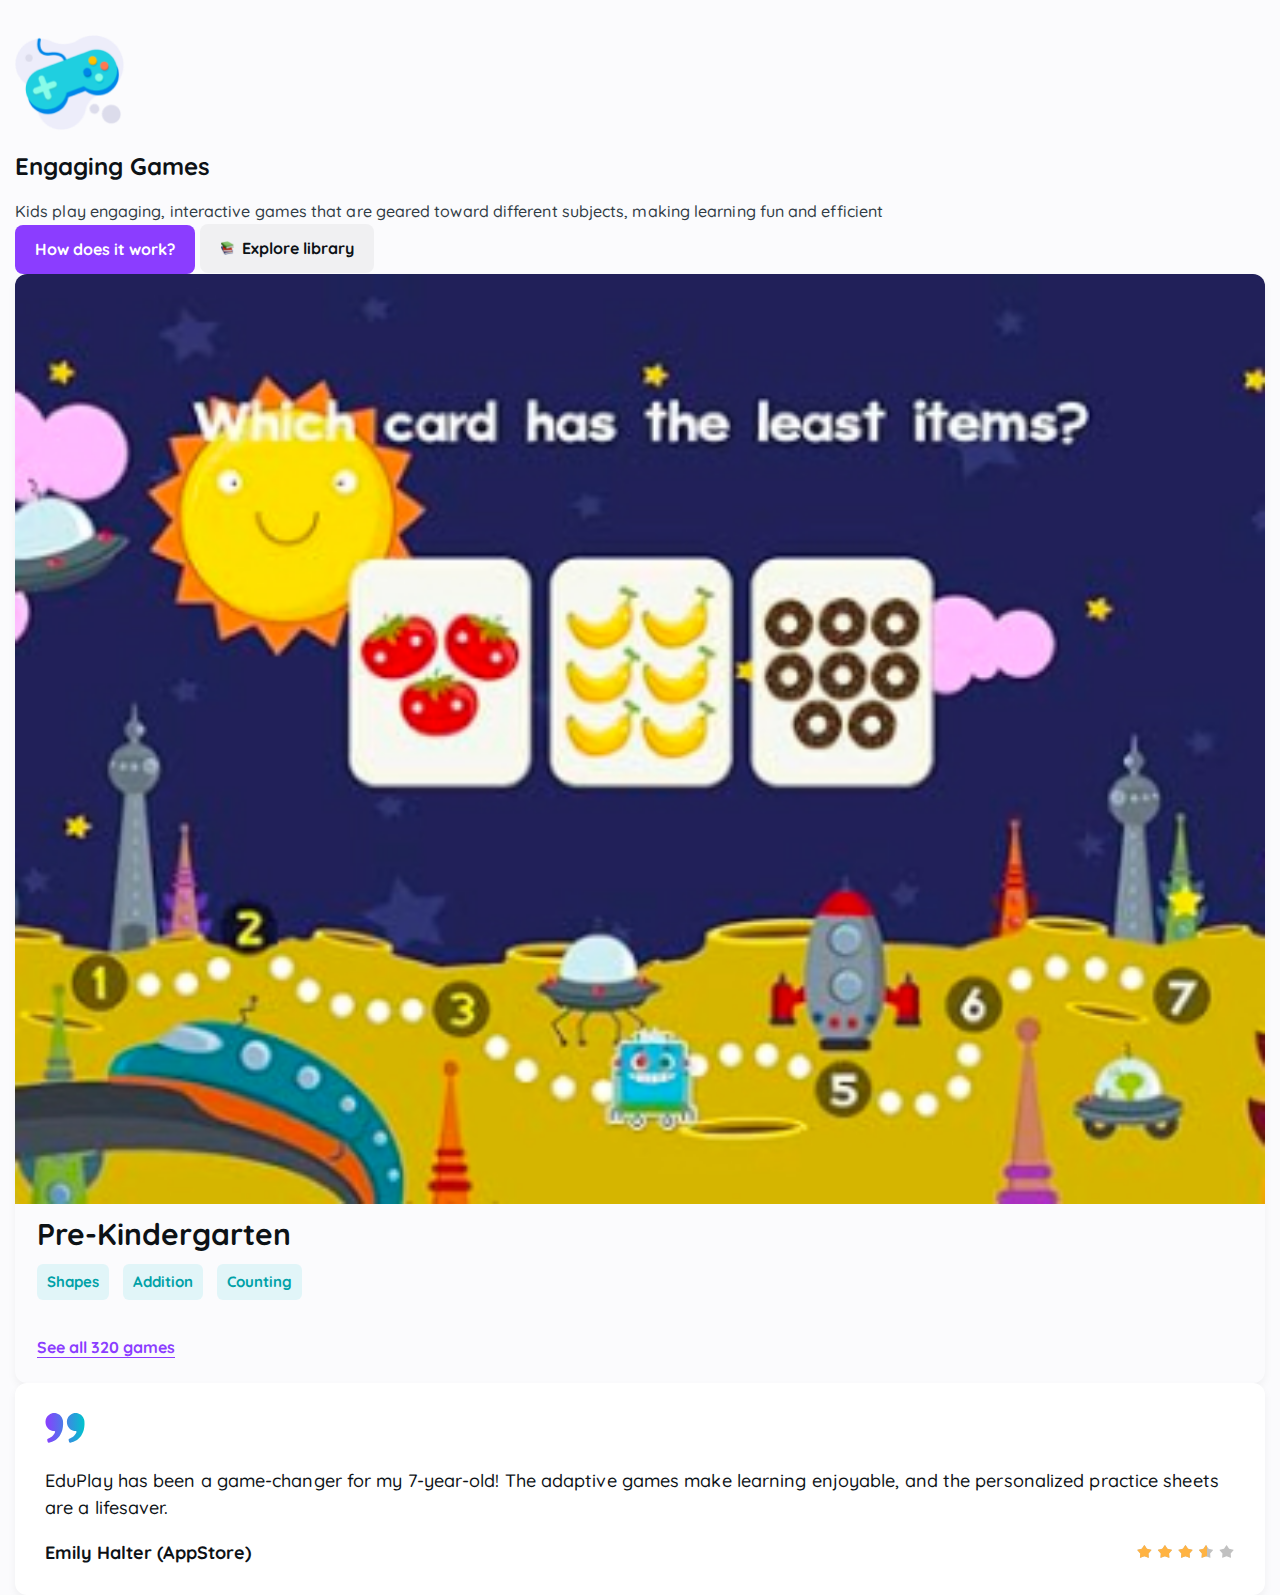
==== components.html @ 59cd1c69 "init: project" ====
<!DOCTYPE html>
<html lang="en">
	<head>
		<meta charset="UTF-8">
		<meta name="viewport" content="width=device-width, initial-scale=1.0">
		<title>Document</title>
		<link rel="stylesheet" href="css/style.css">
	</head>
	<body style="background-color: #fbfbfd; padding: 30px 15px;">
		<!-- Benefit ======================================================== -->
		<div class="item-benefit">
			<img class="item-benefit__icon" src="img/benefits/engaging-games.png" alt="#">
			<h2 class="item-benefit__title">Engaging Games</h2>
			<div class="item-benefit__text">
				<p>
					Kids play engaging, interactive games that are geared toward different subjects, making learning fun and
					efficient
				</p>
			</div>
		</div>
		<!-- Buttons ======================================================== -->
		<a href="#" class="link">How does it work?</a>
		<a href="#" class="link link--icon">Explore library</a>
		<!-- Card slide ======================================================== -->
		<article class="card-slide">
			<a href="#" target="_blank" class="card-slide__image">
				<img src="img/offer/01.jpg" alt="#">
			</a>
			<div class="card-slide__body">
				<h2 class="card-slide__title">
					<a href="#" target="_blank">Pre-Kindergarten</a>
				</h2>
				<div class="card-slide__key-words">
					<div class="card-slide__key-word">Shapes</div>
					<div class="card-slide__key-word">Addition</div>
					<div class="card-slide__key-word">Counting</div>
				</div>
				<a href="#" target="_blank" class="card-slide__all">See all 320 games</a>
			</div>
		</article>
		<!-- Card review ======================================================== -->
		<div class="card-review">
			<img src="img/icons/quotes.svg" alt="quotes" class="card-review__quotes">
			<div class="card-review__text">
				<p>
					EduPlay has been a game-changer for my 7-year-old! The adaptive games make learning enjoyable, and the personalized
					practice sheets are a lifesaver.
				</p>
			</div>
			<div class="card-review__bottom">
				<div class="card-review__user">Emily Halter (AppStore)</div>
				<div data-rating="3.6" class="card-review__rating rating">
					<div class="rating__active"></div>
					<img class="rating__field" src="img/icons/default-star.svg" alt="rating">
				</div>
			</div>
		</div>
		<script src="js/script.js"></script>
	</body>
</html>
---- css/style.css ----
@import url("https://fonts.googleapis.com/css?family=Quicksand:regular,500,600,700&display=swap");
*,
*::before,
*::after {
  padding: 0;
  margin: 0;
  border: none;
  -webkit-box-sizing: border-box;
          box-sizing: border-box;
}

*::before,
*::after {
  display: inline-block;
}

a {
  text-decoration: none;
  color: inherit;
  display: inline-block;
}

li {
  list-style: none;
}

img {
  vertical-align: top;
}

h1,
h2,
h3,
h4,
h5,
h6 {
  font-weight: inherit;
  font-size: inherit;
}

html,
body {
  line-height: 1;
  height: 100%;
}

/* FORM */
input,
button,
textarea {
  font-family: inherit;
  font-size: inherit;
  line-height: inherit;
  color: inherit;
  background-color: transparent;
}

input,
textarea {
  width: 100%;
}

button,
select,
option {
  cursor: pointer;
}

input[type=text],
input[type=email],
input[type=tel],
textarea {
  -webkit-appearance: none;
     -moz-appearance: none;
          appearance: none;
}

input[type=search]::-webkit-search-decoration,
input[type=search]::-webkit-search-cancel-button {
  display: none;
}

label {
  display: inline-block;
}

.wrapper {
  min-height: 100%;
  overflow: clip;
  display: -webkit-box;
  display: -ms-flexbox;
  display: flex;
  -webkit-box-orient: vertical;
  -webkit-box-direction: normal;
      -ms-flex-direction: column;
          flex-direction: column;
}
.wrapper > main {
  -webkit-box-flex: 1;
      -ms-flex-positive: 1;
          flex-grow: 1;
}

body {
  background-color: #fbfbfd;
  font-size: 1.25rem;
  color: #313c45;
  font-family: "Quicksand", sans-serif;
}

[class*=__container] {
  max-width: 79.375rem;
  margin-inline: auto;
  padding-inline: 0.9375rem;
}

.item-benefit > * {
  margin-bottom: 1rem;
}
.item-benefit > *:last-child {
  margin-bottom: 0;
}
@media (max-width: 37.5em) {
  .item-benefit {
    text-align: center;
  }
}
.item-benefit__icon {
  width: 6.875rem;
  height: 6.5625rem;
  -o-object-fit: contain;
     object-fit: contain;
}
@media (max-width: 37.5em) {
  .item-benefit__icon {
    width: 4.6875rem;
    height: 4.5rem;
  }
}
.item-benefit__title {
  color: #0d1216;
  font-weight: 700;
  font-size: 1.5rem;
  line-height: 1.33;
}
@media (max-width: 37.5em) {
  .item-benefit__title {
    font-size: 1.25rem;
  }
}
.item-benefit__text {
  font-size: 1rem;
  font-weight: 500;
  line-height: 1.56;
  letter-spacing: 0.005rem;
}
.item-benefit__text p:not(:last-child) {
  margin-bottom: 0.4375rem;
}

.link {
  background-color: #8b3dff;
  padding: 0.9375rem 1.25rem;
  color: #fff;
  font-size: 1rem;
  font-weight: 700;
  line-height: 1.2;
  border-radius: 0.5rem;
  -webkit-transition: background-color 0.5s;
  transition: background-color 0.5s;
}
@media (any-hover: hover) {
  .link:hover {
    background-color: #a875ff;
  }
}
.link:active {
  background-color: #7921ed;
}
.link--icon {
  display: -webkit-inline-box;
  display: -ms-inline-flexbox;
  display: inline-flex;
  -webkit-column-gap: 0.4375rem;
     -moz-column-gap: 0.4375rem;
          column-gap: 0.4375rem;
  background-color: #f0f0f2;
  color: #0d1216;
}
@media (any-hover: hover) {
  .link--icon:hover {
    background-color: #dcdcdc;
  }
}
.link--icon:active {
  background-color: #b7b7b7;
}
.link--icon::before {
  content: "";
  margin-top: 0.0625rem;
  width: 0.9375rem;
  height: 0.9375rem;
  background: url("../img/icons/books.png") 0 0/100% no-repeat;
}

.card-slide {
  border-radius: 0.75rem;
  background-color: #fbfbfd;
  -webkit-box-shadow: 0 0.25rem 0.5rem 0 rgba(0, 0, 0, 0.05);
          box-shadow: 0 0.25rem 0.5rem 0 rgba(0, 0, 0, 0.05);
}
.card-slide__image {
  display: block;
  overflow: hidden;
  border-radius: 0.75rem 0.75rem 0 0;
}
.card-slide__image img {
  width: 100%;
  -o-object-fit: cover;
     object-fit: cover;
  aspect-ratio: 390/290;
  -webkit-transition: -webkit-transform 0.3s;
  transition: -webkit-transform 0.3s;
  transition: transform 0.3s;
  transition: transform 0.3s, -webkit-transform 0.3s;
}
@media (any-hover: hover) {
  .card-slide__image img:hover {
    -webkit-transform: scale(1.03);
        -ms-transform: scale(1.03);
            transform: scale(1.03);
  }
}
.card-slide__body {
  padding: 0.625rem 1.375rem 1.5rem;
}
.card-slide__body > * {
  margin-bottom: 0.625rem;
}
.card-slide__body > *:last-child {
  margin-bottom: 0;
}
.card-slide__title {
  color: #0d1216;
  font-size: 1.875rem;
  font-weight: 700;
  line-height: 1.36;
  -webkit-transition: color 0.3s;
  transition: color 0.3s;
}
@media (any-hover: hover) {
  .card-slide__title:hover {
    color: #a875ff;
  }
}
.card-slide__title:active {
  color: #7921ed;
}
@media (max-width: 37.5em) {
  .card-slide__title {
    font-size: 1.5rem;
  }
}
.card-slide__key-words {
  display: -webkit-box;
  display: -ms-flexbox;
  display: flex;
  gap: 0.875rem;
  -ms-flex-wrap: wrap;
      flex-wrap: wrap;
  margin-bottom: 2.1875rem;
}
@media (max-width: 37.5em) {
  .card-slide__key-words {
    gap: 0.75rem;
  }
}
.card-slide__key-word {
  border-radius: 0.375rem;
  background-color: rgba(0, 196, 204, 0.1);
  padding: 0.375rem 0.625rem;
  font-size: 0.9375rem;
  font-weight: 700;
  line-height: 1.6;
  color: #00a1a7;
}
@media (max-width: 37.5em) {
  .card-slide__key-word {
    padding: 0.3125rem 0.5rem;
    font-size: 0.75rem;
  }
}
.card-slide__all {
  font-size: 1rem;
  font-weight: 700;
  line-height: 1.5;
  color: #8b3dff;
  position: relative;
  -webkit-transition: color 0.3s;
  transition: color 0.3s;
}
@media (any-hover: hover) {
  .card-slide__all::before {
    content: "";
    position: absolute;
    width: 100%;
    height: 0.0625rem;
    bottom: 0.0625rem;
    right: 0;
    background-color: #8b3dff;
    -webkit-transition: width 0.3s, background-color 0.3s;
    transition: width 0.3s, background-color 0.3s;
  }
  .card-slide__all:hover {
    color: #a875ff;
  }
  .card-slide__all:hover::before {
    width: 0;
    background-color: #a875ff;
  }
}
.card-slide__all:active {
  color: #7921ed;
}

.rating {
  display: inline-block;
  position: relative;
  width: 6.25rem;
  line-height: 0;
  font-size: 0;
}
@media (max-width: 37.5em) {
  .rating {
    width: 5.75rem;
  }
}
.rating__active {
  position: absolute;
  width: 100%;
  height: 100%;
  top: 0;
  left: 0;
  line-height: 0;
  overflow: hidden;
}
.rating__active::before {
  content: "";
  position: absolute;
  width: 6.25rem;
  height: 100%;
  top: 0;
  left: 0;
  background: url("../img/icons/active-star.svg") 0 0/100% no-repeat;
}
@media (max-width: 37.5em) {
  .rating__active::before {
    width: 5.75rem;
  }
}
.rating__field {
  width: 100%;
}

.card-review {
  border-radius: 0.75rem;
  background-color: #fff;
  -webkit-box-shadow: 0 0.25rem 0.5rem 0 rgba(0, 0, 0, 0.05);
          box-shadow: 0 0.25rem 0.5rem 0 rgba(0, 0, 0, 0.05);
  padding: 1.875rem;
  color: #0d1216;
}
@media (max-width: 37.5em) {
  .card-review {
    padding: 1.625rem;
  }
}
.card-review__quotes {
  width: 2.5rem;
}
.card-review__quotes:not(:last-child) {
  margin-bottom: 1.5rem;
}
@media (max-width: 37.5em) {
  .card-review__quotes {
    width: 2.1875rem;
  }
  .card-review__quotes:not(:last-child) {
    margin-bottom: 1.25rem;
  }
}
.card-review__text {
  font-size: 1.125rem;
  font-weight: 500;
  line-height: 1.5;
  letter-spacing: 0.005625rem;
}
.card-review__text:not(:last-child) {
  margin-bottom: 1.25rem;
}
.card-review__text p:not(:last-child) {
  margin-bottom: 0.4375rem;
}
@media (max-width: 37.5em) {
  .card-review__text {
    font-size: 0.9375rem;
    font-weight: 500;
  }
  .card-review__text:not(:last-child) {
    margin-bottom: 1.0625rem;
  }
}
.card-review__bottom {
  display: -webkit-box;
  display: -ms-flexbox;
  display: flex;
  -ms-flex-wrap: wrap;
      flex-wrap: wrap;
  -webkit-box-align: start;
      -ms-flex-align: start;
          align-items: flex-start;
  -webkit-column-gap: 0.8125rem;
     -moz-column-gap: 0.8125rem;
          column-gap: 0.8125rem;
  row-gap: 0.4375rem;
  -webkit-box-pack: justify;
      -ms-flex-pack: justify;
          justify-content: space-between;
}
.card-review__user {
  font-size: 1.125rem;
  font-weight: 700;
  line-height: 1.38;
}
@media (max-width: 37.5em) {
  .card-review__user {
    font-size: 1rem;
  }
}
.card-review__rating {
  margin-top: 0.125rem;
  -ms-flex-negative: 0;
      flex-shrink: 0;
}
@media (max-width: 37.5em) {
  .card-review__rating {
    margin-top: 0.1875rem;
  }
}

.footer {
  background-color: #fbfbfd;
}
.top-footer {
  padding-block: 4.0625rem 2.5rem;
}
@media (max-width: 61.99875em) {
  .top-footer {
    padding-block: 2.5rem;
  }
}
@media (max-width: 43.74875em) {
  .top-footer {
    padding-block: 2.1875rem;
  }
}
@media (min-width: 43.74875em) {
  .top-footer__container {
    display: -webkit-box;
    display: -ms-flexbox;
    display: flex;
    -webkit-box-pack: justify;
        -ms-flex-pack: justify;
            justify-content: space-between;
    -webkit-column-gap: 1.875rem;
       -moz-column-gap: 1.875rem;
            column-gap: 1.875rem;
  }
}
@media (min-width: 47.99875em) {
  .top-footer__content {
    -ms-flex-preferred-size: 25rem;
        flex-basis: 25rem;
    min-width: 18.3125rem;
  }
}
@media (max-width: 47.99875em) {
  .top-footer__content {
    max-width: 25rem;
  }
  .top-footer__content:not(:last-child) {
    margin-bottom: 2.5rem;
  }
}
.top-footer__content > * {
  margin-bottom: 1rem;
}
.top-footer__content > *:last-child {
  margin-bottom: 0;
}
.top-footer__logo {
  width: 6.5625rem;
}
.top-footer__logo img {
  width: 100%;
}
.top-footer__text {
  font-size: 0.875rem;
  font-weight: 500;
  line-height: 1.71;
}
.top-footer__text p:not(:last-child) {
  margin-bottom: 0.4375rem;
}
.top-footer__apps {
  display: -webkit-box;
  display: -ms-flexbox;
  display: flex;
  -ms-flex-wrap: wrap;
      flex-wrap: wrap;
  gap: 0.625rem 0.75rem;
}
.top-footer__app {
  -webkit-transition: -webkit-transform 0.3s;
  transition: -webkit-transform 0.3s;
  transition: transform 0.3s;
  transition: transform 0.3s, -webkit-transform 0.3s;
}
.top-footer__app img {
  max-width: 100%;
}
@media (any-hover: hover) {
  .top-footer__app:hover {
    -webkit-transform: scale(1.02);
        -ms-transform: scale(1.02);
            transform: scale(1.02);
  }
}
.top-footer__menu {
  -ms-flex-negative: 0;
      flex-shrink: 0;
  display: -webkit-box;
  display: -ms-flexbox;
  display: flex;
  -ms-flex-wrap: wrap;
      flex-wrap: wrap;
  row-gap: 2.5rem;
}
@media (min-width: 47.99875em) {
  .top-footer__menu {
    -webkit-box-pack: end;
        -ms-flex-pack: end;
            justify-content: flex-end;
  }
}
@media (min-width: 43.74875em) and (min-width: 79.375em) {
  .top-footer__menu {
    -webkit-column-gap: 6.25rem;
       -moz-column-gap: 6.25rem;
            column-gap: 6.25rem;
  }
}
@media (min-width: 43.74875em) and (min-width: 48em) and (max-width: 79.375em) {
  @supports ((-moz-column-gap: clamp( 2.5rem , -3.2370517928rem  +  11.9521912351vw , 6.25rem )) or (column-gap: clamp( 2.5rem , -3.2370517928rem  +  11.9521912351vw , 6.25rem ))) {
    .top-footer__menu {
      -webkit-column-gap: clamp( 2.5rem , -3.2370517928rem  +  11.9521912351vw , 6.25rem );
         -moz-column-gap: clamp( 2.5rem , -3.2370517928rem  +  11.9521912351vw , 6.25rem );
              column-gap: clamp( 2.5rem , -3.2370517928rem  +  11.9521912351vw , 6.25rem );
    }
  }
  @supports not ((-moz-column-gap: clamp( 2.5rem , -3.2370517928rem  +  11.9521912351vw , 6.25rem )) or (column-gap: clamp( 2.5rem , -3.2370517928rem  +  11.9521912351vw , 6.25rem ))) {
    .top-footer__menu {
      -webkit-column-gap: calc(2.5rem + 3.75 * (100vw - 48rem) / 31.375);
         -moz-column-gap: calc(2.5rem + 3.75 * (100vw - 48rem) / 31.375);
              column-gap: calc(2.5rem + 3.75 * (100vw - 48rem) / 31.375);
    }
  }
}
@media (min-width: 43.74875em) and (max-width: 48em) {
  .top-footer__menu {
    -webkit-column-gap: 2.5rem;
       -moz-column-gap: 2.5rem;
            column-gap: 2.5rem;
  }
}
@media (max-width: 43.74875em) {
  .top-footer__menu {
    -webkit-column-gap: 3.75rem;
       -moz-column-gap: 3.75rem;
            column-gap: 3.75rem;
  }
}
.column-top-footer__title {
  color: #0d1216;
  font-size: 1rem;
  font-weight: 700;
  line-height: 1.56;
}
.column-top-footer__title:not(:last-child) {
  margin-bottom: 1.4375rem;
}
.column-top-footer__item:not(:last-child) {
  margin-bottom: 1.4375rem;
}
.column-top-footer__link {
  color: #48555f;
  font-size: 0.875rem;
  font-weight: 600;
  line-height: 1.71; /* 171.429% */
  -webkit-transition: color 0.3s;
  transition: color 0.3s;
}
@media (any-hover: hover) {
  .column-top-footer__link:hover {
    color: #a875ff;
  }
}
.column-top-footer__link:active {
  color: #7921ed;
}
.social {
  font-style: normal;
  display: -webkit-box;
  display: -ms-flexbox;
  display: flex;
  -webkit-box-orient: vertical;
  -webkit-box-direction: normal;
      -ms-flex-direction: column;
          flex-direction: column;
  -webkit-box-align: start;
      -ms-flex-align: start;
          align-items: flex-start;
}
.social__link {
  display: -webkit-box;
  display: -ms-flexbox;
  display: flex;
  -webkit-column-gap: 0.625rem;
     -moz-column-gap: 0.625rem;
          column-gap: 0.625rem;
}
.social__link:not(:last-child) {
  margin-bottom: 1.5rem;
}
@media (any-hover: hover) {
  .social__link:hover .social__label {
    color: #a875ff;
  }
}
.social__link:active .social__label {
  color: #7921ed;
}
.social__image {
  width: 1.4375rem;
  height: 1.4375rem;
  -o-object-fit: contain;
     object-fit: contain;
  -ms-flex-negative: 0;
      flex-shrink: 0;
}
.social__label {
  color: #48555f;
  font-size: 0.875rem;
  font-weight: 600;
  -ms-flex-item-align: center;
      align-self: center;
  line-height: 1.71; /* 171.429% */
  -webkit-transition: color 0.3s;
  transition: color 0.3s;
}

.bottom-footer {
  color: #0d1216;
}
.bottom-footer__container {
  position: relative;
  padding-block: 2.5rem 4rem;
}
@media (max-width: 43.74875em) {
  .bottom-footer__container {
    padding-block: 1.375rem 3rem;
  }
}
@media (min-width: 41.31125em) {
  .bottom-footer__container {
    display: -webkit-box;
    display: -ms-flexbox;
    display: flex;
    -webkit-box-pack: justify;
        -ms-flex-pack: justify;
            justify-content: space-between;
    -webkit-column-gap: 1.875rem;
       -moz-column-gap: 1.875rem;
            column-gap: 1.875rem;
    row-gap: 0.9375rem;
    -ms-flex-wrap: wrap;
        flex-wrap: wrap;
  }
}
.bottom-footer__container::before {
  content: "";
  position: absolute;
  width: calc(100% - 1.875rem);
  height: 0.0625rem;
  top: 0;
  left: 50%;
  -webkit-transform: translateX(-50%);
      -ms-transform: translateX(-50%);
          transform: translateX(-50%);
  background-color: rgba(120, 132, 140, 0.3);
}
@media (min-width: 23.43625em) {
  .bottom-footer__list {
    display: -webkit-box;
    display: -ms-flexbox;
    display: flex;
    -ms-flex-wrap: wrap;
        flex-wrap: wrap;
    -webkit-column-gap: 1.875rem;
       -moz-column-gap: 1.875rem;
            column-gap: 1.875rem;
    row-gap: 0.9375rem;
  }
}
@media (max-width: 41.31125em) {
  .bottom-footer__list:not(:last-child) {
    margin-bottom: 1.25rem;
  }
}
@media (max-width: 23.43625em) {
  .bottom-footer__item:not(:last-child) {
    margin-bottom: 0.9375rem;
  }
}
.bottom-footer__link {
  font-size: 0.875rem;
  font-weight: 600;
  line-height: 1.71; /* 171.429% */
  -webkit-transition: color 0.3s;
  transition: color 0.3s;
}
@media (any-hover: hover) {
  .bottom-footer__link:hover {
    color: #a875ff;
  }
}
.bottom-footer__link:active {
  color: #7921ed;
}
@media (max-width: 29.99875em) {
  .bottom-footer__link {
    font-size: 0.8125rem;
  }
}
.bottom-footer__copy {
  font-size: 0.875rem;
  font-weight: 600;
  line-height: 1.71; /* 171.429% */
}
@media (max-width: 29.99875em) {
  .bottom-footer__copy {
    font-size: 0.8125rem;
  }
}
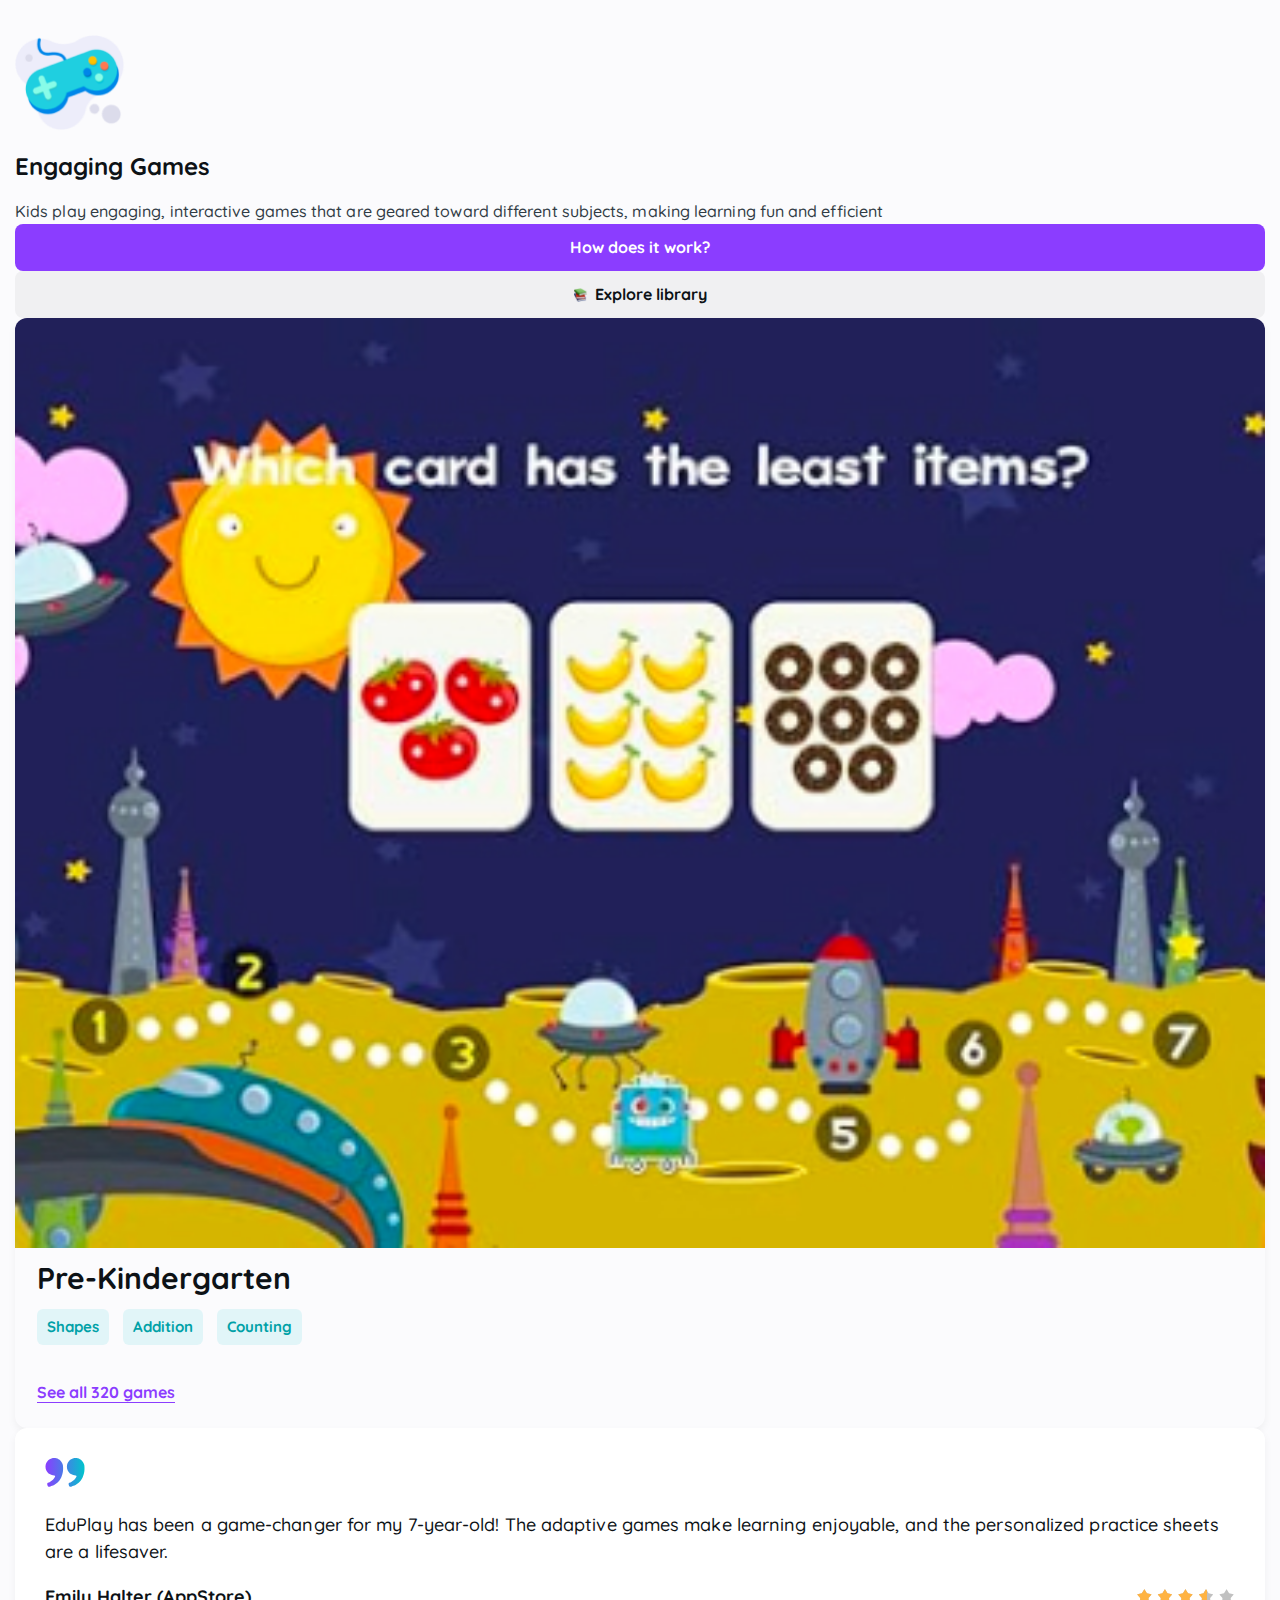
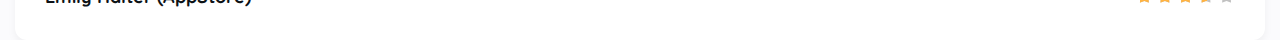
==== commit 3cf19510: "finish: benefits" ====
--- a/components.html
+++ b/components.html
@@ -3,7 +3,7 @@
 	<head>
 		<meta charset="UTF-8">
 		<meta name="viewport" content="width=device-width, initial-scale=1.0">
-		<title>Document</title>
+		<title>Components</title>
 		<link rel="stylesheet" href="css/style.css">
 	</head>
 	<body style="background-color: #fbfbfd; padding: 30px 15px;">
--- a/css/style.css
+++ b/css/style.css
@@ -107,6 +107,9 @@
   color: #313c45;
   font-family: "Quicksand", sans-serif;
 }
+.lock body {
+  overflow: hidden;
+}
 
 [class*=__container] {
   max-width: 79.375rem;
@@ -114,13 +117,22 @@
   padding-inline: 0.9375rem;
 }
 
+.page {
+  padding-top: 4.6875rem;
+}
+@media (max-width: 47.99875em) {
+  .page {
+    padding-top: 3.5625rem;
+  }
+}
+
 .item-benefit > * {
   margin-bottom: 1rem;
 }
 .item-benefit > *:last-child {
   margin-bottom: 0;
 }
-@media (max-width: 37.5em) {
+@media (max-width: 37.49875em) {
   .item-benefit {
     text-align: center;
   }
@@ -131,7 +143,7 @@
   -o-object-fit: contain;
      object-fit: contain;
 }
-@media (max-width: 37.5em) {
+@media (max-width: 47.99875em) {
   .item-benefit__icon {
     width: 4.6875rem;
     height: 4.5rem;
@@ -143,7 +155,7 @@
   font-size: 1.5rem;
   line-height: 1.33;
 }
-@media (max-width: 37.5em) {
+@media (max-width: 47.99875em) {
   .item-benefit__title {
     font-size: 1.25rem;
   }
@@ -160,7 +172,7 @@
 
 .link {
   background-color: #8b3dff;
-  padding: 0.9375rem 1.25rem;
+  padding: 0.875rem 1.25rem;
   color: #fff;
   font-size: 1rem;
   font-weight: 700;
@@ -168,6 +180,16 @@
   border-radius: 0.5rem;
   -webkit-transition: background-color 0.5s;
   transition: background-color 0.5s;
+  text-align: center;
+  display: -webkit-box;
+  display: -ms-flexbox;
+  display: flex;
+  -webkit-box-align: center;
+      -ms-flex-align: center;
+          align-items: center;
+  -webkit-box-pack: center;
+      -ms-flex-pack: center;
+          justify-content: center;
 }
 @media (any-hover: hover) {
   .link:hover {
@@ -178,9 +200,6 @@
   background-color: #7921ed;
 }
 .link--icon {
-  display: -webkit-inline-box;
-  display: -ms-inline-flexbox;
-  display: inline-flex;
   -webkit-column-gap: 0.4375rem;
      -moz-column-gap: 0.4375rem;
           column-gap: 0.4375rem;
@@ -197,7 +216,9 @@
 }
 .link--icon::before {
   content: "";
-  margin-top: 0.0625rem;
+  -ms-flex-negative: 0;
+      flex-shrink: 0;
+  margin-top: -0.0625rem;
   width: 0.9375rem;
   height: 0.9375rem;
   background: url("../img/icons/books.png") 0 0/100% no-repeat;
@@ -324,7 +345,6 @@
 }
 
 .rating {
-  display: inline-block;
   position: relative;
   width: 6.25rem;
   line-height: 0;
@@ -448,6 +468,337 @@
   }
 }
 
+.apps {
+  display: -webkit-box;
+  display: -ms-flexbox;
+  display: flex;
+  -ms-flex-wrap: wrap;
+      flex-wrap: wrap;
+  -webkit-box-align: center;
+      -ms-flex-align: center;
+          align-items: center;
+  gap: 0.625rem 0.75rem;
+}
+.apps__item {
+  -webkit-transition: outline-color 0.3s, -webkit-transform 0.3s;
+  transition: outline-color 0.3s, -webkit-transform 0.3s;
+  transition: transform 0.3s, outline-color 0.3s;
+  transition: transform 0.3s, outline-color 0.3s, -webkit-transform 0.3s;
+  outline: 0.125rem solid transparent;
+  outline-offset: 0.1875rem;
+  border-radius: 0.125rem;
+}
+.apps__item:focus-visible {
+  outline-color: #7921ed;
+}
+.apps__item img {
+  max-width: 100%;
+}
+@media (any-hover: hover) {
+  .apps__item:hover {
+    -webkit-transform: scale(1.02);
+        -ms-transform: scale(1.02);
+            transform: scale(1.02);
+  }
+}
+
+.header {
+  position: fixed;
+  width: 100%;
+  top: 0;
+  left: 0;
+  z-index: 50;
+  background-color: #fff;
+  -webkit-box-shadow: 0 0.875rem 1.5rem 0 rgba(0, 0, 0, 0.01);
+          box-shadow: 0 0.875rem 1.5rem 0 rgba(0, 0, 0, 0.01);
+}
+.header__container {
+  min-height: 4.6875rem;
+  padding-block: 0.625rem;
+  display: -webkit-box;
+  display: -ms-flexbox;
+  display: flex;
+  -webkit-box-align: center;
+      -ms-flex-align: center;
+          align-items: center;
+}
+@media (min-width: 79.375em) {
+  .header__container {
+    -webkit-column-gap: 3.125rem;
+       -moz-column-gap: 3.125rem;
+            column-gap: 3.125rem;
+  }
+}
+@media (min-width: 48em) and (max-width: 79.375em) {
+  @supports ((-moz-column-gap: clamp( 1.875rem , -0.0373505976rem  +  3.984063745vw , 3.125rem )) or (column-gap: clamp( 1.875rem , -0.0373505976rem  +  3.984063745vw , 3.125rem ))) {
+    .header__container {
+      -webkit-column-gap: clamp( 1.875rem , -0.0373505976rem  +  3.984063745vw , 3.125rem );
+         -moz-column-gap: clamp( 1.875rem , -0.0373505976rem  +  3.984063745vw , 3.125rem );
+              column-gap: clamp( 1.875rem , -0.0373505976rem  +  3.984063745vw , 3.125rem );
+    }
+  }
+  @supports not ((-moz-column-gap: clamp( 1.875rem , -0.0373505976rem  +  3.984063745vw , 3.125rem )) or (column-gap: clamp( 1.875rem , -0.0373505976rem  +  3.984063745vw , 3.125rem ))) {
+    .header__container {
+      -webkit-column-gap: calc(1.875rem + 1.25 * (100vw - 48rem) / 31.375);
+         -moz-column-gap: calc(1.875rem + 1.25 * (100vw - 48rem) / 31.375);
+              column-gap: calc(1.875rem + 1.25 * (100vw - 48rem) / 31.375);
+    }
+  }
+}
+@media (max-width: 48em) {
+  .header__container {
+    -webkit-column-gap: 1.875rem;
+       -moz-column-gap: 1.875rem;
+            column-gap: 1.875rem;
+  }
+}
+@media (max-width: 47.99875em) {
+  .header__container {
+    -webkit-box-pack: justify;
+        -ms-flex-pack: justify;
+            justify-content: space-between;
+    min-height: 3.5625rem;
+  }
+}
+.header__logo {
+  position: relative;
+  z-index: 1;
+  width: 6.5625rem;
+  -ms-flex-negative: 0;
+      flex-shrink: 0;
+  outline: 0.125rem solid transparent;
+  outline-offset: 0.1875rem;
+  border-radius: 0.125rem;
+  -webkit-transition: outline-color 0.3s;
+  transition: outline-color 0.3s;
+}
+.header__logo:focus-visible {
+  outline-color: #7921ed;
+}
+.header__logo img {
+  width: 100%;
+}
+.header__menu {
+  -webkit-box-flex: 1;
+      -ms-flex-positive: 1;
+          flex-grow: 1;
+}
+.header__apps {
+  -ms-flex-negative: 0;
+      flex-shrink: 0;
+}
+@media (max-width: 47.99875em) {
+  .header__apps {
+    -webkit-box-pack: end;
+        -ms-flex-pack: end;
+            justify-content: flex-end;
+  }
+}
+.header__link {
+  outline: 0.125rem solid transparent;
+  outline-offset: 0.1875rem;
+  border-radius: 0.125rem;
+  -webkit-transition: outline-color 0.3s;
+  transition: outline-color 0.3s;
+}
+.header__link:focus-visible {
+  outline-color: #7921ed;
+}
+@media (max-width: 47.99875em) {
+  .menu {
+    position: fixed;
+    width: 100%;
+    height: 100%;
+    top: 0;
+    right: -100%;
+    background-color: #fff;
+    padding: 4.0625rem 0.9375rem 1.875rem;
+    overflow-y: auto;
+    -webkit-transition: right 0.3s, opacity 0.3s, visibility 0.3s;
+    transition: right 0.3s, opacity 0.3s, visibility 0.3s;
+    opacity: 0;
+    visibility: hidden;
+  }
+  .menu::after {
+    content: "";
+    position: fixed;
+    width: 100%;
+    height: 3.5625rem;
+    top: 0;
+    right: -100%;
+    background-color: #fff;
+    opacity: 0;
+    -webkit-transition: right 0.3s, opacity 0.3s;
+    transition: right 0.3s, opacity 0.3s;
+  }
+  .menu-open .menu {
+    right: 0;
+    opacity: 1;
+    visibility: visible;
+  }
+  .menu-open .menu::after {
+    right: 0;
+    opacity: 1;
+  }
+}
+@media (min-width: 47.99875em) {
+  .menu__body {
+    display: -webkit-box;
+    display: -ms-flexbox;
+    display: flex;
+    -webkit-box-pack: end;
+        -ms-flex-pack: end;
+            justify-content: flex-end;
+    -ms-flex-wrap: wrap;
+        flex-wrap: wrap;
+    -webkit-column-gap: 3rem;
+       -moz-column-gap: 3rem;
+            column-gap: 3rem;
+    row-gap: 0.3125rem;
+  }
+}
+@media (min-width: 47.99875em) and (min-width: 79.375em) {
+  .menu__body {
+    -webkit-column-gap: 3rem;
+       -moz-column-gap: 3rem;
+            column-gap: 3rem;
+  }
+}
+@media (min-width: 47.99875em) and (min-width: 48em) and (max-width: 79.375em) {
+  @supports ((-moz-column-gap: clamp( 1.5625rem , -0.6367031873rem  +  4.5816733068vw , 3rem )) or (column-gap: clamp( 1.5625rem , -0.6367031873rem  +  4.5816733068vw , 3rem ))) {
+    .menu__body {
+      -webkit-column-gap: clamp( 1.5625rem , -0.6367031873rem  +  4.5816733068vw , 3rem );
+         -moz-column-gap: clamp( 1.5625rem , -0.6367031873rem  +  4.5816733068vw , 3rem );
+              column-gap: clamp( 1.5625rem , -0.6367031873rem  +  4.5816733068vw , 3rem );
+    }
+  }
+  @supports not ((-moz-column-gap: clamp( 1.5625rem , -0.6367031873rem  +  4.5816733068vw , 3rem )) or (column-gap: clamp( 1.5625rem , -0.6367031873rem  +  4.5816733068vw , 3rem ))) {
+    .menu__body {
+      -webkit-column-gap: calc(1.5625rem + 1.4375 * (100vw - 48rem) / 31.375);
+         -moz-column-gap: calc(1.5625rem + 1.4375 * (100vw - 48rem) / 31.375);
+              column-gap: calc(1.5625rem + 1.4375 * (100vw - 48rem) / 31.375);
+    }
+  }
+}
+@media (min-width: 47.99875em) and (max-width: 48em) {
+  .menu__body {
+    -webkit-column-gap: 1.5625rem;
+       -moz-column-gap: 1.5625rem;
+            column-gap: 1.5625rem;
+  }
+}
+@media (max-width: 47.99875em) {
+  .menu__body:not(:last-child) {
+    margin-bottom: 1.5625rem;
+  }
+}
+@media (max-width: 47.99875em) {
+  .menu__item {
+    text-align: right;
+  }
+  .menu__item:not(:last-child) {
+    margin-bottom: 0.9375rem;
+  }
+}
+.menu__link {
+  color: #0d1216;
+  font-size: 1rem;
+  font-weight: 500;
+  line-height: 1.4;
+  -webkit-transition: font-weight 0.3s, outline-color 0.3s;
+  transition: font-weight 0.3s, outline-color 0.3s;
+  outline: 0.125rem solid transparent;
+  outline-offset: 0.1875rem;
+  border-radius: 0.125rem;
+  -webkit-transition: outline-color 0.3s;
+  transition: outline-color 0.3s;
+}
+.menu__link:focus-visible {
+  outline-color: #7921ed;
+}
+@media (any-hover: hover) {
+  .menu__link {
+    position: relative;
+  }
+  .menu__link::after {
+    content: "";
+    position: absolute;
+    width: 0;
+    height: 0.0625rem;
+    bottom: 0;
+    right: 0;
+    background-color: #0d1216;
+    -webkit-transition: width 0.3s;
+    transition: width 0.3s;
+  }
+  .menu__link:hover::after {
+    width: 100%;
+    right: auto;
+    left: 0;
+  }
+}
+@media (max-width: 47.99875em) {
+  .menu__link {
+    font-size: 1.5rem;
+  }
+}
+
+.icon-menu {
+  display: none;
+}
+@media (max-width: 47.99875em) {
+  .icon-menu {
+    display: block;
+    position: relative;
+    -ms-flex-negative: 0;
+        flex-shrink: 0;
+    width: 2rem;
+    height: 1.4375rem;
+  }
+  .icon-menu span, .icon-menu::before, .icon-menu::after {
+    position: absolute;
+    left: 0;
+    width: 100%;
+    height: 0.1875rem;
+    background-color: #fff;
+    background-color: #0d1216;
+    -webkit-transition: all 0.3s;
+    transition: all 0.3s;
+  }
+  .icon-menu::before, .icon-menu::after {
+    content: "";
+  }
+  .icon-menu span {
+    top: 50%;
+    -webkit-transform: translateY(-50%);
+        -ms-transform: translateY(-50%);
+            transform: translateY(-50%);
+  }
+  .icon-menu::before {
+    top: 0;
+  }
+  .icon-menu::after {
+    bottom: 0;
+  }
+  .menu-open .icon-menu span {
+    -webkit-transform: scale(0.01, 1) translateY(-50%);
+        -ms-transform: scale(0.01, 1) translateY(-50%);
+            transform: scale(0.01, 1) translateY(-50%);
+  }
+  .menu-open .icon-menu::before {
+    top: 0.625rem;
+    -webkit-transform: rotate(45deg);
+        -ms-transform: rotate(45deg);
+            transform: rotate(45deg);
+  }
+  .menu-open .icon-menu::after {
+    -webkit-transform: rotate(-45deg);
+        -ms-transform: rotate(-45deg);
+            transform: rotate(-45deg);
+    bottom: 0.625rem;
+  }
+}
+
 .footer {
   background-color: #fbfbfd;
 }
@@ -464,7 +815,7 @@
     padding-block: 2.1875rem;
   }
 }
-@media (min-width: 43.74875em) {
+@media (min-width: 47.99875em) {
   .top-footer__container {
     display: -webkit-box;
     display: -ms-flexbox;
@@ -481,13 +832,9 @@
   .top-footer__content {
     -ms-flex-preferred-size: 25rem;
         flex-basis: 25rem;
-    min-width: 18.3125rem;
-  }
-}
-@media (max-width: 47.99875em) {
-  .top-footer__content {
-    max-width: 25rem;
-  }
+  }
+}
+@media (max-width: 47.99875em) {
   .top-footer__content:not(:last-child) {
     margin-bottom: 2.5rem;
   }
@@ -500,6 +847,14 @@
 }
 .top-footer__logo {
   width: 6.5625rem;
+  outline: 0.125rem solid transparent;
+  outline-offset: 0.1875rem;
+  border-radius: 0.125rem;
+  -webkit-transition: outline-color 0.3s;
+  transition: outline-color 0.3s;
+}
+.top-footer__logo:focus-visible {
+  outline-color: #7921ed;
 }
 .top-footer__logo img {
   width: 100%;
@@ -512,82 +867,53 @@
 .top-footer__text p:not(:last-child) {
   margin-bottom: 0.4375rem;
 }
-.top-footer__apps {
-  display: -webkit-box;
-  display: -ms-flexbox;
-  display: flex;
-  -ms-flex-wrap: wrap;
-      flex-wrap: wrap;
-  gap: 0.625rem 0.75rem;
-}
-.top-footer__app {
-  -webkit-transition: -webkit-transform 0.3s;
-  transition: -webkit-transform 0.3s;
-  transition: transform 0.3s;
-  transition: transform 0.3s, -webkit-transform 0.3s;
-}
-.top-footer__app img {
-  max-width: 100%;
-}
-@media (any-hover: hover) {
-  .top-footer__app:hover {
-    -webkit-transform: scale(1.02);
-        -ms-transform: scale(1.02);
-            transform: scale(1.02);
-  }
-}
 .top-footer__menu {
   -ms-flex-negative: 0;
       flex-shrink: 0;
-  display: -webkit-box;
-  display: -ms-flexbox;
-  display: flex;
-  -ms-flex-wrap: wrap;
-      flex-wrap: wrap;
+  display: grid;
+  grid-template-columns: repeat(3, minmax(auto, 7.8125rem));
   row-gap: 2.5rem;
 }
-@media (min-width: 47.99875em) {
+@media (min-width: 79.375em) {
   .top-footer__menu {
-    -webkit-box-pack: end;
-        -ms-flex-pack: end;
-            justify-content: flex-end;
-  }
-}
-@media (min-width: 43.74875em) and (min-width: 79.375em) {
+    -webkit-column-gap: 5.625rem;
+       -moz-column-gap: 5.625rem;
+            column-gap: 5.625rem;
+  }
+}
+@media (min-width: 48em) and (max-width: 79.375em) {
+  @supports ((-moz-column-gap: clamp( 1.875rem , -3.8620517928rem  +  11.9521912351vw , 5.625rem )) or (column-gap: clamp( 1.875rem , -3.8620517928rem  +  11.9521912351vw , 5.625rem ))) {
+    .top-footer__menu {
+      -webkit-column-gap: clamp( 1.875rem , -3.8620517928rem  +  11.9521912351vw , 5.625rem );
+         -moz-column-gap: clamp( 1.875rem , -3.8620517928rem  +  11.9521912351vw , 5.625rem );
+              column-gap: clamp( 1.875rem , -3.8620517928rem  +  11.9521912351vw , 5.625rem );
+    }
+  }
+  @supports not ((-moz-column-gap: clamp( 1.875rem , -3.8620517928rem  +  11.9521912351vw , 5.625rem )) or (column-gap: clamp( 1.875rem , -3.8620517928rem  +  11.9521912351vw , 5.625rem ))) {
+    .top-footer__menu {
+      -webkit-column-gap: calc(1.875rem + 3.75 * (100vw - 48rem) / 31.375);
+         -moz-column-gap: calc(1.875rem + 3.75 * (100vw - 48rem) / 31.375);
+              column-gap: calc(1.875rem + 3.75 * (100vw - 48rem) / 31.375);
+    }
+  }
+}
+@media (max-width: 48em) {
   .top-footer__menu {
-    -webkit-column-gap: 6.25rem;
-       -moz-column-gap: 6.25rem;
-            column-gap: 6.25rem;
-  }
-}
-@media (min-width: 43.74875em) and (min-width: 48em) and (max-width: 79.375em) {
-  @supports ((-moz-column-gap: clamp( 2.5rem , -3.2370517928rem  +  11.9521912351vw , 6.25rem )) or (column-gap: clamp( 2.5rem , -3.2370517928rem  +  11.9521912351vw , 6.25rem ))) {
-    .top-footer__menu {
-      -webkit-column-gap: clamp( 2.5rem , -3.2370517928rem  +  11.9521912351vw , 6.25rem );
-         -moz-column-gap: clamp( 2.5rem , -3.2370517928rem  +  11.9521912351vw , 6.25rem );
-              column-gap: clamp( 2.5rem , -3.2370517928rem  +  11.9521912351vw , 6.25rem );
-    }
-  }
-  @supports not ((-moz-column-gap: clamp( 2.5rem , -3.2370517928rem  +  11.9521912351vw , 6.25rem )) or (column-gap: clamp( 2.5rem , -3.2370517928rem  +  11.9521912351vw , 6.25rem ))) {
-    .top-footer__menu {
-      -webkit-column-gap: calc(2.5rem + 3.75 * (100vw - 48rem) / 31.375);
-         -moz-column-gap: calc(2.5rem + 3.75 * (100vw - 48rem) / 31.375);
-              column-gap: calc(2.5rem + 3.75 * (100vw - 48rem) / 31.375);
-    }
-  }
-}
-@media (min-width: 43.74875em) and (max-width: 48em) {
+    -webkit-column-gap: 1.875rem;
+       -moz-column-gap: 1.875rem;
+            column-gap: 1.875rem;
+  }
+}
+@media (max-width: 47.99875em) {
   .top-footer__menu {
-    -webkit-column-gap: 2.5rem;
-       -moz-column-gap: 2.5rem;
-            column-gap: 2.5rem;
-  }
-}
-@media (max-width: 43.74875em) {
+    -webkit-column-gap: 3.125rem;
+       -moz-column-gap: 3.125rem;
+            column-gap: 3.125rem;
+  }
+}
+@media (max-width: 33.74875em) {
   .top-footer__menu {
-    -webkit-column-gap: 3.75rem;
-       -moz-column-gap: 3.75rem;
-            column-gap: 3.75rem;
+    grid-template-columns: repeat(2, minmax(auto, 7.8125rem));
   }
 }
 .column-top-footer__title {
@@ -600,15 +926,21 @@
   margin-bottom: 1.4375rem;
 }
 .column-top-footer__item:not(:last-child) {
-  margin-bottom: 1.4375rem;
+  margin-bottom: 1.5625rem;
 }
 .column-top-footer__link {
   color: #48555f;
   font-size: 0.875rem;
   font-weight: 600;
-  line-height: 1.71; /* 171.429% */
-  -webkit-transition: color 0.3s;
-  transition: color 0.3s;
+  line-height: 1.3; /* 171.429% */
+  -webkit-transition: color 0.3s, outline-color 0.3s;
+  transition: color 0.3s, outline-color 0.3s;
+  outline: 0.125rem solid transparent;
+  outline-offset: 0.25rem;
+  border-radius: 0.125rem;
+}
+.column-top-footer__link:focus-visible {
+  outline-color: #7921ed;
 }
 @media (any-hover: hover) {
   .column-top-footer__link:hover {
@@ -638,6 +970,14 @@
   -webkit-column-gap: 0.625rem;
      -moz-column-gap: 0.625rem;
           column-gap: 0.625rem;
+  outline: 0.125rem solid transparent;
+  outline-offset: 0.25rem;
+  border-radius: 0.125rem;
+  -webkit-transition: outline-color 0.3s;
+  transition: outline-color 0.3s;
+}
+.social__link:focus-visible {
+  outline-color: #7921ed;
 }
 .social__link:not(:last-child) {
   margin-bottom: 1.5rem;
@@ -693,8 +1033,6 @@
        -moz-column-gap: 1.875rem;
             column-gap: 1.875rem;
     row-gap: 0.9375rem;
-    -ms-flex-wrap: wrap;
-        flex-wrap: wrap;
   }
 }
 .bottom-footer__container::before {
@@ -709,56 +1047,438 @@
           transform: translateX(-50%);
   background-color: rgba(120, 132, 140, 0.3);
 }
-@media (min-width: 23.43625em) {
-  .bottom-footer__list {
+.bottom-footer__list {
+  display: -webkit-box;
+  display: -ms-flexbox;
+  display: flex;
+  -ms-flex-wrap: wrap;
+      flex-wrap: wrap;
+  -webkit-column-gap: 1.875rem;
+     -moz-column-gap: 1.875rem;
+          column-gap: 1.875rem;
+  row-gap: 0.9375rem;
+}
+@media (max-width: 41.31125em) {
+  .bottom-footer__list:not(:last-child) {
+    margin-bottom: 1.25rem;
+  }
+}
+.bottom-footer__link {
+  font-size: 0.875rem;
+  font-weight: 600;
+  line-height: 1.4;
+  outline: 0.125rem solid transparent;
+  outline-offset: 0.25rem;
+  border-radius: 0.125rem;
+  -webkit-transition: outline-color 0.3s, color 0.3s;
+  transition: outline-color 0.3s, color 0.3s;
+}
+.bottom-footer__link:focus-visible {
+  outline-color: #7921ed;
+}
+@media (any-hover: hover) {
+  .bottom-footer__link:hover {
+    color: #a875ff;
+  }
+}
+.bottom-footer__link:active {
+  color: #7921ed;
+}
+@media (max-width: 29.99875em) {
+  .bottom-footer__link {
+    font-size: 0.8125rem;
+  }
+}
+.bottom-footer__copy {
+  -ms-flex-negative: 0;
+      flex-shrink: 0;
+  font-size: 0.875rem;
+  font-weight: 600;
+  line-height: 1.71; /* 171.429% */
+}
+@media (max-width: 29.99875em) {
+  .bottom-footer__copy {
+    font-size: 0.8125rem;
+  }
+}
+
+.promo__container {
+  position: relative;
+  padding-block: 2.875rem 0.875rem;
+}
+@media (min-width: 47.99875em) {
+  .promo__container {
     display: -webkit-box;
     display: -ms-flexbox;
     display: flex;
-    -ms-flex-wrap: wrap;
-        flex-wrap: wrap;
+    -webkit-box-align: start;
+        -ms-flex-align: start;
+            align-items: flex-start;
+    -webkit-box-pack: justify;
+        -ms-flex-pack: justify;
+            justify-content: space-between;
     -webkit-column-gap: 1.875rem;
        -moz-column-gap: 1.875rem;
             column-gap: 1.875rem;
-    row-gap: 0.9375rem;
-  }
-}
-@media (max-width: 41.31125em) {
-  .bottom-footer__list:not(:last-child) {
-    margin-bottom: 1.25rem;
-  }
-}
-@media (max-width: 23.43625em) {
-  .bottom-footer__item:not(:last-child) {
-    margin-bottom: 0.9375rem;
-  }
-}
-.bottom-footer__link {
+  }
+}
+@media (max-width: 47.99875em) {
+  .promo__container {
+    padding-block: 2.8125rem 0;
+  }
+}
+@media (min-width: 47.99875em) {
+  .promo__content {
+    -ms-flex-preferred-size: 37.5rem;
+        flex-basis: 37.5rem;
+    min-width: 23.375rem;
+  }
+}
+@media (min-width: 47.99875em) and (min-width: 79.375em) {
+  .promo__content {
+    padding-top: 6.625rem;
+  }
+}
+@media (min-width: 47.99875em) and (min-width: 48em) and (max-width: 79.375em) {
+  @supports (padding-top: clamp( 0.0000000625rem , -10.1354580092rem  +  21.1155376494vw , 6.625rem )) {
+    .promo__content {
+      padding-top: clamp( 0.0000000625rem , -10.1354580092rem  +  21.1155376494vw , 6.625rem );
+    }
+  }
+  @supports not (padding-top: clamp( 0.0000000625rem , -10.1354580092rem  +  21.1155376494vw , 6.625rem )) {
+    .promo__content {
+      padding-top: calc(0.0000000625rem + 6.6249999375 * (100vw - 48rem) / 31.375);
+    }
+  }
+}
+@media (min-width: 47.99875em) and (max-width: 48em) {
+  .promo__content {
+    padding-top: 0.0000000625rem;
+  }
+}
+@media (max-width: 47.99875em) {
+  .promo__content {
+    margin-bottom: 2.9375rem;
+  }
+}
+.promo__content > * {
+  margin-bottom: 1.5rem;
+}
+@media (max-width: 47.99875em) {
+  .promo__content > * {
+    margin-bottom: 1rem;
+  }
+}
+.promo__content > *:last-child {
+  margin-bottom: 0;
+}
+.promo__title {
+  color: #0d1216;
+  font-weight: 700;
+  line-height: 1.21;
+}
+@media (min-width: 79.375em) {
+  .promo__title {
+    font-size: 4rem;
+  }
+}
+@media (min-width: 49.375em) and (max-width: 79.375em) {
+  @supports (font-size: clamp( 2.5rem , 0.03125rem  +  5vw , 4rem )) {
+    .promo__title {
+      font-size: clamp( 2.5rem , 0.03125rem  +  5vw , 4rem );
+    }
+  }
+  @supports not (font-size: clamp( 2.5rem , 0.03125rem  +  5vw , 4rem )) {
+    .promo__title {
+      font-size: calc(2.5rem + 1.5 * (100vw - 49.375rem) / 30);
+    }
+  }
+}
+@media (max-width: 49.375em) {
+  .promo__title {
+    font-size: 2.5rem;
+  }
+}
+.promo__title span {
+  color: transparent;
+  background-image: -webkit-gradient(linear, left top, right top, from(#00c4cc), to(#8b3dff));
+  background-image: linear-gradient(90deg, #00c4cc 0%, #8b3dff 100%);
+  -webkit-background-clip: text;
+          background-clip: text;
+  -webkit-animation: moveGradient 2s infinite linear alternate;
+          animation: moveGradient 2s infinite linear alternate;
+  background-size: 200%;
+}
+.promo__text {
+  color: #0d1216;
+  font-size: 1.25rem;
+  font-weight: 500;
+  line-height: 1.6;
+}
+.promo__text p:not(:last-child) {
+  margin-bottom: 0.3125rem;
+}
+@media (max-width: 47.99875em) {
+  .promo__text {
+    font-size: 1rem;
+    letter-spacing: 0.005rem;
+  }
+}
+.promo__links {
+  display: -webkit-box;
+  display: -ms-flexbox;
+  display: flex;
+  -ms-flex-wrap: wrap;
+      flex-wrap: wrap;
+  gap: 0.75rem;
+}
+@media (max-width: 29.99875em) {
+  .promo__link {
+    width: 100%;
+  }
+}
+.promo__picture {
+  position: relative;
+  -ms-flex-preferred-size: 35.5625rem;
+      flex-basis: 35.5625rem;
+  padding-block: 1.375rem 6.8%;
+  overflow: hidden;
+}
+.promo__picture img {
+  position: relative;
+  z-index: 1;
+  width: 100%;
+  height: 100%;
+  -o-object-fit: contain;
+     object-fit: contain;
+  aspect-ratio: 569/595;
+}
+.promo__picture::before {
+  content: "";
+  position: absolute;
+  width: 100%;
+  height: 100%;
+  top: 0;
+  right: -12.8295254833%;
+  background: url("../img/promo/grid.png") 0 0/100% no-repeat;
+}
+.evaluation-promo {
+  display: -webkit-box;
+  display: -ms-flexbox;
+  display: flex;
+  -webkit-box-align: center;
+      -ms-flex-align: center;
+          align-items: center;
+  -ms-flex-wrap: wrap;
+      flex-wrap: wrap;
+  -webkit-column-gap: 0.5rem;
+     -moz-column-gap: 0.5rem;
+          column-gap: 0.5rem;
+}
+.evaluation-promo__value, .evaluation-promo__text {
+  color: #0d1216;
   font-size: 0.875rem;
   font-weight: 600;
-  line-height: 1.71; /* 171.429% */
-  -webkit-transition: color 0.3s;
-  transition: color 0.3s;
-}
-@media (any-hover: hover) {
-  .bottom-footer__link:hover {
-    color: #a875ff;
-  }
-}
-.bottom-footer__link:active {
-  color: #7921ed;
-}
-@media (max-width: 29.99875em) {
-  .bottom-footer__link {
-    font-size: 0.8125rem;
-  }
-}
-.bottom-footer__copy {
-  font-size: 0.875rem;
-  font-weight: 600;
-  line-height: 1.71; /* 171.429% */
-}
-@media (max-width: 29.99875em) {
-  .bottom-footer__copy {
-    font-size: 0.8125rem;
+  line-height: 1.71;
+}
+.evaluation-promo__rating {
+  -ms-flex-negative: 0;
+      flex-shrink: 0;
+}
+.decoration-promo {
+  position: absolute;
+  width: 36.9291338583%;
+  display: -webkit-box;
+  display: -ms-flexbox;
+  display: flex;
+  -webkit-box-pack: justify;
+      -ms-flex-pack: justify;
+          justify-content: space-between;
+  -webkit-column-gap: 1.5625rem;
+     -moz-column-gap: 1.5625rem;
+          column-gap: 1.5625rem;
+  top: 0;
+  left: 0.6875rem;
+}
+@media (min-width: 79.375em) {
+  .decoration-promo {
+    height: 10.8125rem;
+  }
+}
+@media (min-width: 48em) and (max-width: 79.375em) {
+  @supports (height: clamp( 3.625rem , -7.3710159363rem  +  22.9083665339vw , 10.8125rem )) {
+    .decoration-promo {
+      height: clamp( 3.625rem , -7.3710159363rem  +  22.9083665339vw , 10.8125rem );
+    }
+  }
+  @supports not (height: clamp( 3.625rem , -7.3710159363rem  +  22.9083665339vw , 10.8125rem )) {
+    .decoration-promo {
+      height: calc(3.625rem + 7.1875 * (100vw - 48rem) / 31.375);
+    }
+  }
+}
+@media (max-width: 48em) {
+  .decoration-promo {
+    height: 3.625rem;
+  }
+}
+@media (max-width: 47.99875em) {
+  .decoration-promo {
+    width: calc(100% - 1.875rem);
+    left: 0.9375rem;
+  }
+}
+.decoration-promo__column {
+  display: -webkit-box;
+  display: -ms-flexbox;
+  display: flex;
+  -webkit-column-gap: 1rem;
+     -moz-column-gap: 1rem;
+          column-gap: 1rem;
+}
+.decoration-promo__column--left .decoration-promo__item:nth-child(even) {
+  background-color: #8b3dff;
+}
+.decoration-promo__column--left .decoration-promo__item:nth-child(odd) {
+  background-color: #00c4cc;
+}
+.decoration-promo__column--left .decoration-promo__item:nth-child(1) {
+  height: 100%;
+}
+.decoration-promo__column--left .decoration-promo__item:nth-child(2) {
+  height: calc(100% - 1.25rem);
+}
+.decoration-promo__column--left .decoration-promo__item:nth-child(3) {
+  height: calc(100% - 2.0625rem);
+}
+.decoration-promo__column--left .decoration-promo__item:nth-child(4) {
+  height: calc(100% - 5.25rem);
+}
+.decoration-promo__column--right .decoration-promo__item:nth-child(odd) {
+  background-color: #00c4cc;
+}
+.decoration-promo__column--right .decoration-promo__item:nth-child(even) {
+  background-color: #8b3dff;
+}
+.decoration-promo__column--right .decoration-promo__item:nth-child(1) {
+  height: calc(100% - 5.25rem);
+}
+.decoration-promo__column--right .decoration-promo__item:nth-child(2) {
+  height: calc(100% - 2.0625rem);
+}
+.decoration-promo__column--right .decoration-promo__item:nth-child(3) {
+  height: calc(100% - 1.25rem);
+}
+.decoration-promo__column--right .decoration-promo__item:nth-child(4) {
+  height: 100%;
+}
+.decoration-promo__item {
+  width: 0.0625rem;
+}
+
+@-webkit-keyframes moveGradient {
+  0% {
+    background-position: 0 0;
+  }
+  100% {
+    background-position: 100% 0;
+  }
+}
+
+@keyframes moveGradient {
+  0% {
+    background-position: 0 0;
+  }
+  100% {
+    background-position: 100% 0;
+  }
+}
+.benefits {
+  padding-block: 5.3125rem;
+  background: url("../img/benefits/texture-bg.png") center/cover no-repeat;
+}
+@media (max-width: 61.99875em) {
+  .benefits {
+    padding-block: 3.5625rem;
+  }
+}
+.benefits__items {
+  padding-block: 2.8125rem;
+  padding-inline: 3rem;
+  border-radius: 0.75rem;
+  background-color: #fff;
+}
+@media (min-width: 37.49875em) {
+  .benefits__items {
+    display: -webkit-box;
+    display: -ms-flexbox;
+    display: flex;
+    -webkit-box-pack: center;
+        -ms-flex-pack: center;
+            justify-content: center;
+    row-gap: 4.375rem;
+  }
+}
+@media (min-width: 37.49875em) and (min-width: 79.375em) {
+  .benefits__items {
+    -webkit-column-gap: 6.1875rem;
+       -moz-column-gap: 6.1875rem;
+            column-gap: 6.1875rem;
+  }
+}
+@media (min-width: 37.49875em) and (min-width: 50em) and (max-width: 79.375em) {
+  @supports ((-moz-column-gap: clamp( 1.875rem , -5.4654255319rem  +  14.6808510638vw , 6.1875rem )) or (column-gap: clamp( 1.875rem , -5.4654255319rem  +  14.6808510638vw , 6.1875rem ))) {
+    .benefits__items {
+      -webkit-column-gap: clamp( 1.875rem , -5.4654255319rem  +  14.6808510638vw , 6.1875rem );
+         -moz-column-gap: clamp( 1.875rem , -5.4654255319rem  +  14.6808510638vw , 6.1875rem );
+              column-gap: clamp( 1.875rem , -5.4654255319rem  +  14.6808510638vw , 6.1875rem );
+    }
+  }
+  @supports not ((-moz-column-gap: clamp( 1.875rem , -5.4654255319rem  +  14.6808510638vw , 6.1875rem )) or (column-gap: clamp( 1.875rem , -5.4654255319rem  +  14.6808510638vw , 6.1875rem ))) {
+    .benefits__items {
+      -webkit-column-gap: calc(1.875rem + 4.3125 * (100vw - 50rem) / 29.375);
+         -moz-column-gap: calc(1.875rem + 4.3125 * (100vw - 50rem) / 29.375);
+              column-gap: calc(1.875rem + 4.3125 * (100vw - 50rem) / 29.375);
+    }
+  }
+}
+@media (min-width: 37.49875em) and (max-width: 50em) {
+  .benefits__items {
+    -webkit-column-gap: 1.875rem;
+       -moz-column-gap: 1.875rem;
+            column-gap: 1.875rem;
+  }
+}
+@media (max-width: 61.99875em) {
+  .benefits__items {
+    padding-inline: 1.5625rem;
+  }
+}
+@media (max-width: 47.99875em) {
+  .benefits__items {
+    -ms-flex-wrap: wrap;
+        flex-wrap: wrap;
+  }
+}
+@media (max-width: 37.49875em) {
+  .benefits__items {
+    padding-block: 2rem;
+    padding-inline: 0.625rem;
+  }
+}
+.benefits__item {
+  -webkit-box-flex: 1;
+      -ms-flex: 1 1 15rem;
+          flex: 1 1 15rem;
+}
+@media (max-width: 47.99875em) {
+  .benefits__item:first-child {
+    -ms-flex-preferred-size: 100%;
+        flex-basis: 100%;
+  }
+}
+@media (max-width: 37.49875em) {
+  .benefits__item:not(:last-child) {
+    margin-bottom: 5rem;
   }
 }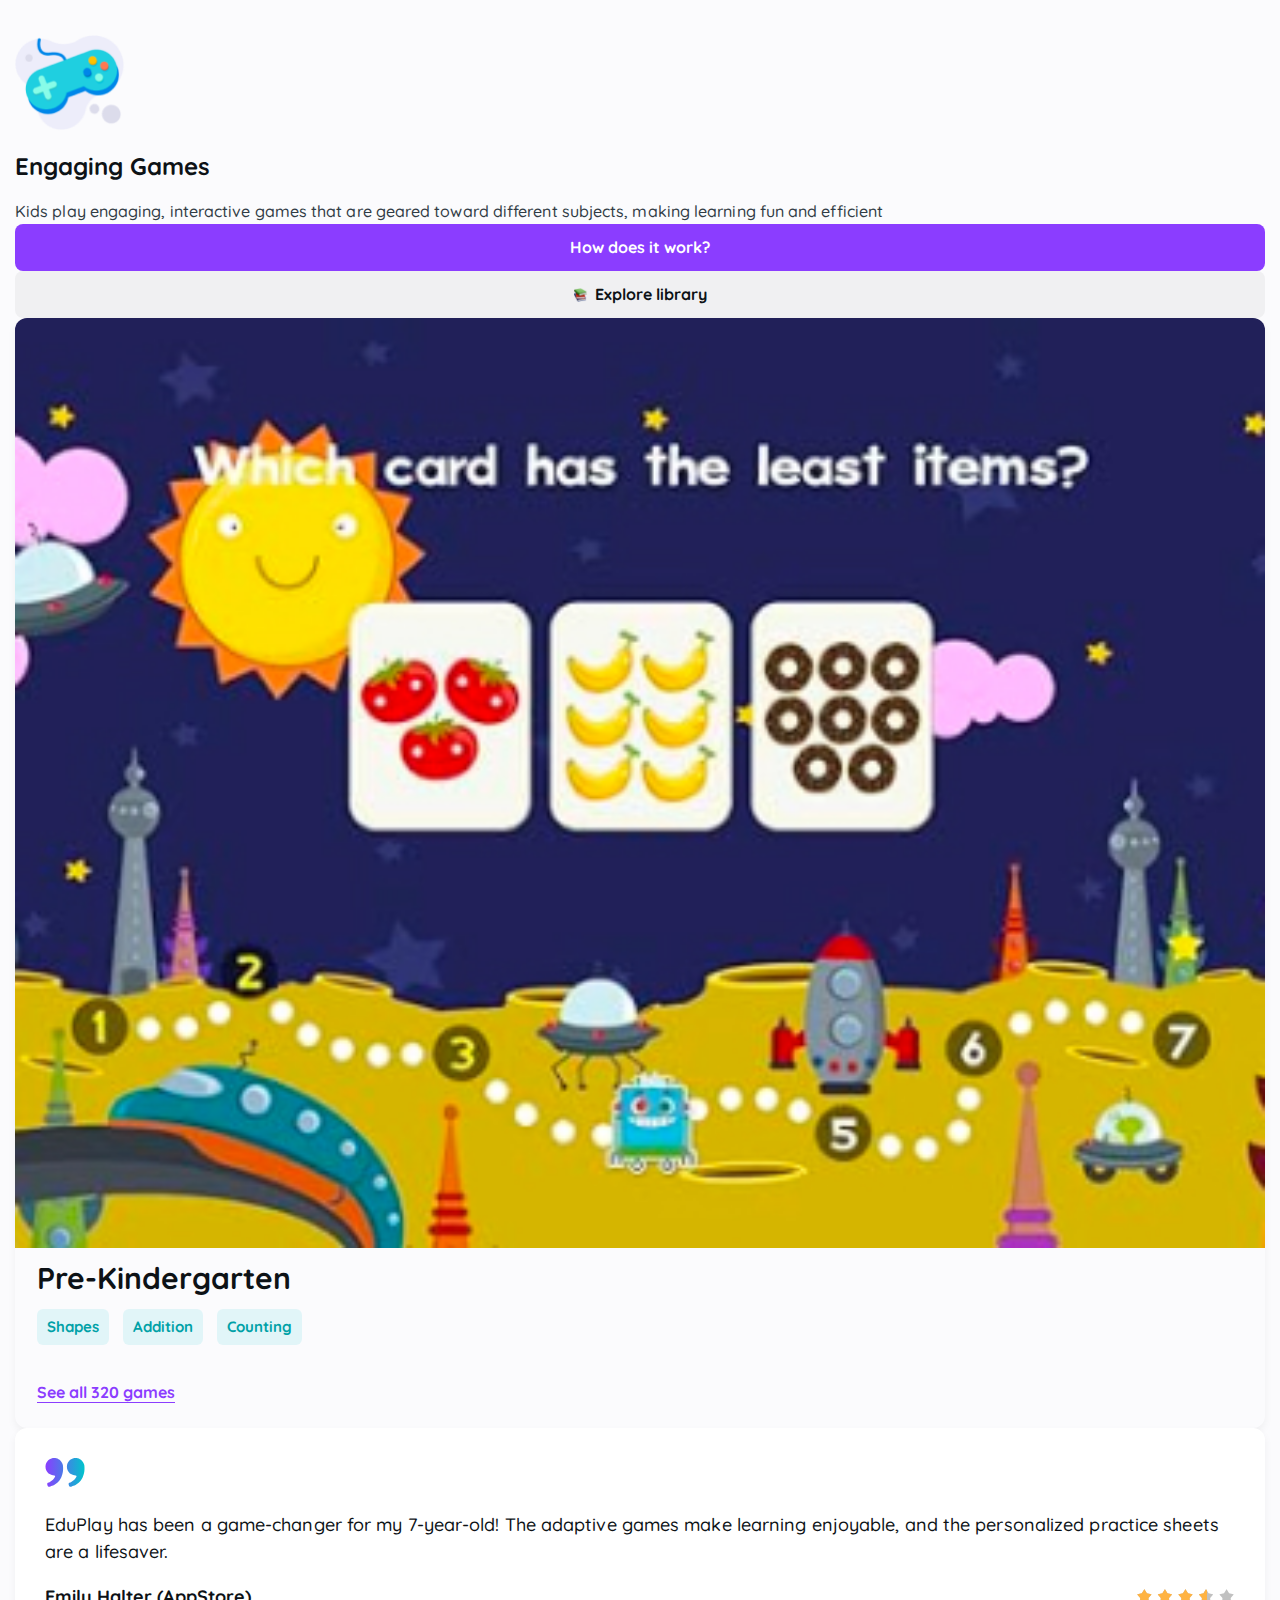
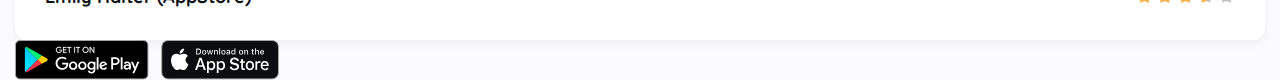
==== commit f61b78e3: "finish: application" ====
--- a/components.html
+++ b/components.html
@@ -55,6 +55,15 @@
 				</div>
 			</div>
 		</div>
+		<!-- Apps ========================================================================= -->
+		<div class="apps">
+			<a href="#" target="_blank" class="apps__item">
+				<img src="img/google-play.svg" alt="Google Play">
+			</a>
+			<a href="#" target="_blank" class="apps__item">
+				<img src="img/app-store.svg" alt="App Store">
+			</a>
+		</div>
 		<script src="js/script.js"></script>
 	</body>
 </html>--- a/css/style.css
+++ b/css/style.css
@@ -123,6 +123,47 @@
 @media (max-width: 47.99875em) {
   .page {
     padding-top: 3.5625rem;
+  }
+}
+
+.title {
+  color: #0d1216;
+  font-weight: 700;
+  line-height: 1.2;
+}
+@media (min-width: 79.375em) {
+  .title {
+    font-size: 2.5rem;
+  }
+}
+@media (min-width: 29.99875em) and (max-width: 79.375em) {
+  @supports (font-size: clamp( 1.5rem , 0.8924457609rem  +  2.0252651832vw , 2.5rem )) {
+    .title {
+      font-size: clamp( 1.5rem , 0.8924457609rem  +  2.0252651832vw , 2.5rem );
+    }
+  }
+  @supports not (font-size: clamp( 1.5rem , 0.8924457609rem  +  2.0252651832vw , 2.5rem )) {
+    .title {
+      font-size: calc(1.5rem + 1 * (100vw - 29.99875rem) / 49.37625);
+    }
+  }
+}
+@media (max-width: 29.99875em) {
+  .title {
+    font-size: 1.5rem;
+  }
+}
+
+.text {
+  font-weight: 500;
+  line-height: 1.6;
+}
+.text p:not(:last-child) {
+  margin-bottom: 0.3125rem;
+}
+@media (max-width: 47.99875em) {
+  .text {
+    font-size: 1rem;
   }
 }
 
@@ -480,19 +521,23 @@
   gap: 0.625rem 0.75rem;
 }
 .apps__item {
+  outline: 0.125rem solid transparent;
+  outline-offset: 0.1875rem;
+  border-radius: 0.125rem;
+  height: 2.5rem;
   -webkit-transition: outline-color 0.3s, -webkit-transform 0.3s;
   transition: outline-color 0.3s, -webkit-transform 0.3s;
   transition: transform 0.3s, outline-color 0.3s;
   transition: transform 0.3s, outline-color 0.3s, -webkit-transform 0.3s;
-  outline: 0.125rem solid transparent;
-  outline-offset: 0.1875rem;
-  border-radius: 0.125rem;
 }
 .apps__item:focus-visible {
   outline-color: #7921ed;
 }
 .apps__item img {
-  max-width: 100%;
+  height: 100%;
+}
+.apps__item--lg {
+  height: 3.25rem;
 }
 @media (any-hover: hover) {
   .apps__item:hover {
@@ -1205,9 +1250,9 @@
   background-image: linear-gradient(90deg, #00c4cc 0%, #8b3dff 100%);
   -webkit-background-clip: text;
           background-clip: text;
-  -webkit-animation: moveGradient 2s infinite linear alternate;
-          animation: moveGradient 2s infinite linear alternate;
-  background-size: 200%;
+  -webkit-animation: moveGradient 4s infinite linear;
+          animation: moveGradient 4s infinite linear;
+  background-size: 400% 400%;
 }
 .promo__text {
   color: #0d1216;
@@ -1378,19 +1423,25 @@
 
 @-webkit-keyframes moveGradient {
   0% {
-    background-position: 0 0;
+    background-position: 0% 50%;
+  }
+  50% {
+    background-position: 100% 50%;
   }
   100% {
-    background-position: 100% 0;
+    background-position: 0 50%;
   }
 }
 
 @keyframes moveGradient {
   0% {
-    background-position: 0 0;
+    background-position: 0% 50%;
+  }
+  50% {
+    background-position: 100% 50%;
   }
   100% {
-    background-position: 100% 0;
+    background-position: 0 50%;
   }
 }
 .benefits {
@@ -1481,4 +1532,263 @@
   .benefits__item:not(:last-child) {
     margin-bottom: 5rem;
   }
+}
+
+.application {
+  position: relative;
+  background-color: #fbfbfd;
+}
+@media (min-width: 79.375em) {
+  .application {
+    padding-block: 6.25rem;
+  }
+}
+@media (min-width: 35.9375em) and (max-width: 79.375em) {
+  @supports (padding-block: clamp( 2.5rem , -0.6025179856rem  +  8.6330935252vw , 6.25rem )) {
+    .application {
+      padding-block: clamp( 2.5rem , -0.6025179856rem  +  8.6330935252vw , 6.25rem );
+    }
+  }
+  @supports not (padding-block: clamp( 2.5rem , -0.6025179856rem  +  8.6330935252vw , 6.25rem )) {
+    .application {
+      padding-block: calc(2.5rem + 3.75 * (100vw - 35.9375rem) / 43.4375);
+    }
+  }
+}
+@media (max-width: 35.9375em) {
+  .application {
+    padding-block: 2.5rem;
+  }
+}
+@media (min-width: 43.74875em) {
+  .application__container {
+    display: -webkit-box;
+    display: -ms-flexbox;
+    display: flex;
+    -webkit-box-align: start;
+        -ms-flex-align: start;
+            align-items: flex-start;
+    -webkit-box-pack: justify;
+        -ms-flex-pack: justify;
+            justify-content: space-between;
+    -webkit-column-gap: 2.5rem;
+       -moz-column-gap: 2.5rem;
+            column-gap: 2.5rem;
+  }
+}
+.application__content {
+  -webkit-box-flex: 0;
+      -ms-flex: 0 1 37.5rem;
+          flex: 0 1 37.5rem;
+}
+.application__content > * {
+  margin-bottom: 1.5rem;
+}
+.application__content > *:last-child {
+  margin-bottom: 0;
+}
+@media (max-width: 43.74875em) {
+  .application__content > * {
+    margin-bottom: 1rem;
+  }
+  .application__content:not(:last-child) {
+    margin-bottom: 2.5rem;
+  }
+}
+.application__title br {
+  display: none;
+}
+@media (min-width: 43.74875em) {
+  .application__title br {
+    display: inline;
+  }
+}
+.application__text {
+  margin-bottom: 2rem;
+}
+@media (max-width: 47.99875em) {
+  .application__text {
+    margin-bottom: 1.5rem;
+  }
+}
+.application__list {
+  counter-reset: step;
+  margin-bottom: 2.5rem;
+}
+@media (max-width: 47.99875em) {
+  .application__list {
+    margin-bottom: 1.875rem;
+  }
+}
+.application__item {
+  display: -webkit-box;
+  display: -ms-flexbox;
+  display: flex;
+  -webkit-column-gap: 1.375rem;
+     -moz-column-gap: 1.375rem;
+          column-gap: 1.375rem;
+  -webkit-box-align: center;
+      -ms-flex-align: center;
+          align-items: center;
+  color: #0d1216;
+  line-height: 1.6;
+  font-weight: 600;
+}
+.application__item:not(:last-child) {
+  margin-bottom: 2rem;
+}
+@media (max-width: 61.99875em) {
+  .application__item:not(:last-child) {
+    margin-bottom: 1.5rem;
+  }
+}
+@media (max-width: 47.99875em) {
+  .application__item {
+    font-size: 1rem;
+    -webkit-column-gap: 0.6875rem;
+       -moz-column-gap: 0.6875rem;
+            column-gap: 0.6875rem;
+  }
+}
+.application__item::before {
+  content: counter(step);
+  counter-increment: step;
+  -ms-flex-item-align: start;
+      align-self: flex-start;
+  width: 2.625rem;
+  height: 2.625rem;
+  -ms-flex-negative: 0;
+      flex-shrink: 0;
+  border-radius: 50%;
+  background-image: -webkit-gradient(linear, left top, right top, from(#00c4cc), to(#8b3dff));
+  background-image: linear-gradient(90deg, #00c4cc 0%, #8b3dff 100%);
+  color: #fff;
+  font-size: 1.375rem;
+  display: -webkit-box;
+  display: -ms-flexbox;
+  display: flex;
+  -webkit-box-pack: center;
+      -ms-flex-pack: center;
+          justify-content: center;
+  -webkit-box-align: center;
+      -ms-flex-align: center;
+          align-items: center;
+}
+@media (max-width: 47.99875em) {
+  .application__item::before {
+    font-size: 1rem;
+    width: 1.8125rem;
+    height: 1.8125rem;
+  }
+}
+@media (max-width: 43.74875em) {
+  .application__apps .apps__item--lg {
+    height: 2.625rem;
+  }
+}
+.application__picture {
+  position: relative;
+  -webkit-box-flex: 0;
+      -ms-flex: 0 1 28.25rem;
+          flex: 0 1 28.25rem;
+  padding-right: 2.6875rem;
+}
+@media (max-width: 61.99875em) {
+  .application__picture {
+    padding-right: 0;
+  }
+}
+@media (max-width: 43.74875em) {
+  .application__picture {
+    width: 89.23%;
+    margin: 0 auto;
+  }
+}
+.application__img-wrapper {
+  position: relative;
+}
+.application__img-wrapper::before {
+  content: "";
+  position: absolute;
+  width: calc(100% - 0.5rem);
+  height: calc(100% - 0.3125rem);
+  top: 0;
+  left: 0.1875rem;
+  border-radius: 16% 13% 13% 13%/9% 13% 13% 13%;
+  -webkit-box-shadow: -0.00625rem 0.025rem 0.15rem rgba(0, 0, 0, 0.219), -0.025rem 0.09375rem 0.7625rem rgba(0, 0, 0, 0.24), -0.4375rem 1.6875rem 6.375rem rgba(0, 0, 0, 0.5);
+          box-shadow: -0.00625rem 0.025rem 0.15rem rgba(0, 0, 0, 0.219), -0.025rem 0.09375rem 0.7625rem rgba(0, 0, 0, 0.24), -0.4375rem 1.6875rem 6.375rem rgba(0, 0, 0, 0.5);
+}
+.application__image {
+  width: 100%;
+  -o-object-fit: contain;
+     object-fit: contain;
+  position: relative;
+  z-index: 1;
+}
+.application__decoration {
+  position: absolute;
+  width: 30.0884955752%;
+  aspect-ratio: 136/140;
+  -o-object-fit: contain;
+     object-fit: contain;
+  top: -4.4247787611%;
+  right: -4.4247787611%;
+}
+@media (max-width: 43.74875em) {
+  .application__decoration {
+    width: 33.4415584416%;
+    top: -4.2207792208%;
+    right: -6.1688311688%;
+  }
+}
+.line-decor {
+  display: none;
+}
+@media (min-width: 47.99875em) {
+  .line-decor {
+    display: block;
+    position: absolute;
+    width: 10.8125rem;
+    height: 3.125rem;
+    top: 3.5rem;
+    left: -2.25rem;
+    -webkit-transform: rotate(12.24deg);
+        -ms-transform: rotate(12.24deg);
+            transform: rotate(12.24deg);
+  }
+}
+@media (min-width: 47.99875em) and (max-width: 91.125em) {
+  .line-decor {
+    width: 7.5rem;
+    top: 1.5625rem;
+  }
+}
+@media (min-width: 47.99875em) and (max-width: 61.99875em) {
+  .line-decor {
+    width: 5.625rem;
+  }
+}
+@media (min-width: 47.99875em) {
+  .line-decor__item {
+    width: 100%;
+    height: 0.0625rem;
+  }
+  .line-decor__item:not(:last-child) {
+    margin-bottom: 0.9375rem;
+  }
+  .line-decor__item:nth-child(odd) {
+    background-color: #8b3dff;
+  }
+  .line-decor__item:nth-child(even) {
+    background-color: #00c4cc;
+  }
+  .line-decor__item:nth-child(2) {
+    width: calc(100% - 1.25rem);
+  }
+  .line-decor__item:nth-child(3) {
+    width: calc(100% - 2rem);
+  }
+  .line-decor__item:nth-child(4) {
+    width: calc(100% - 5.1875rem);
+  }
 }